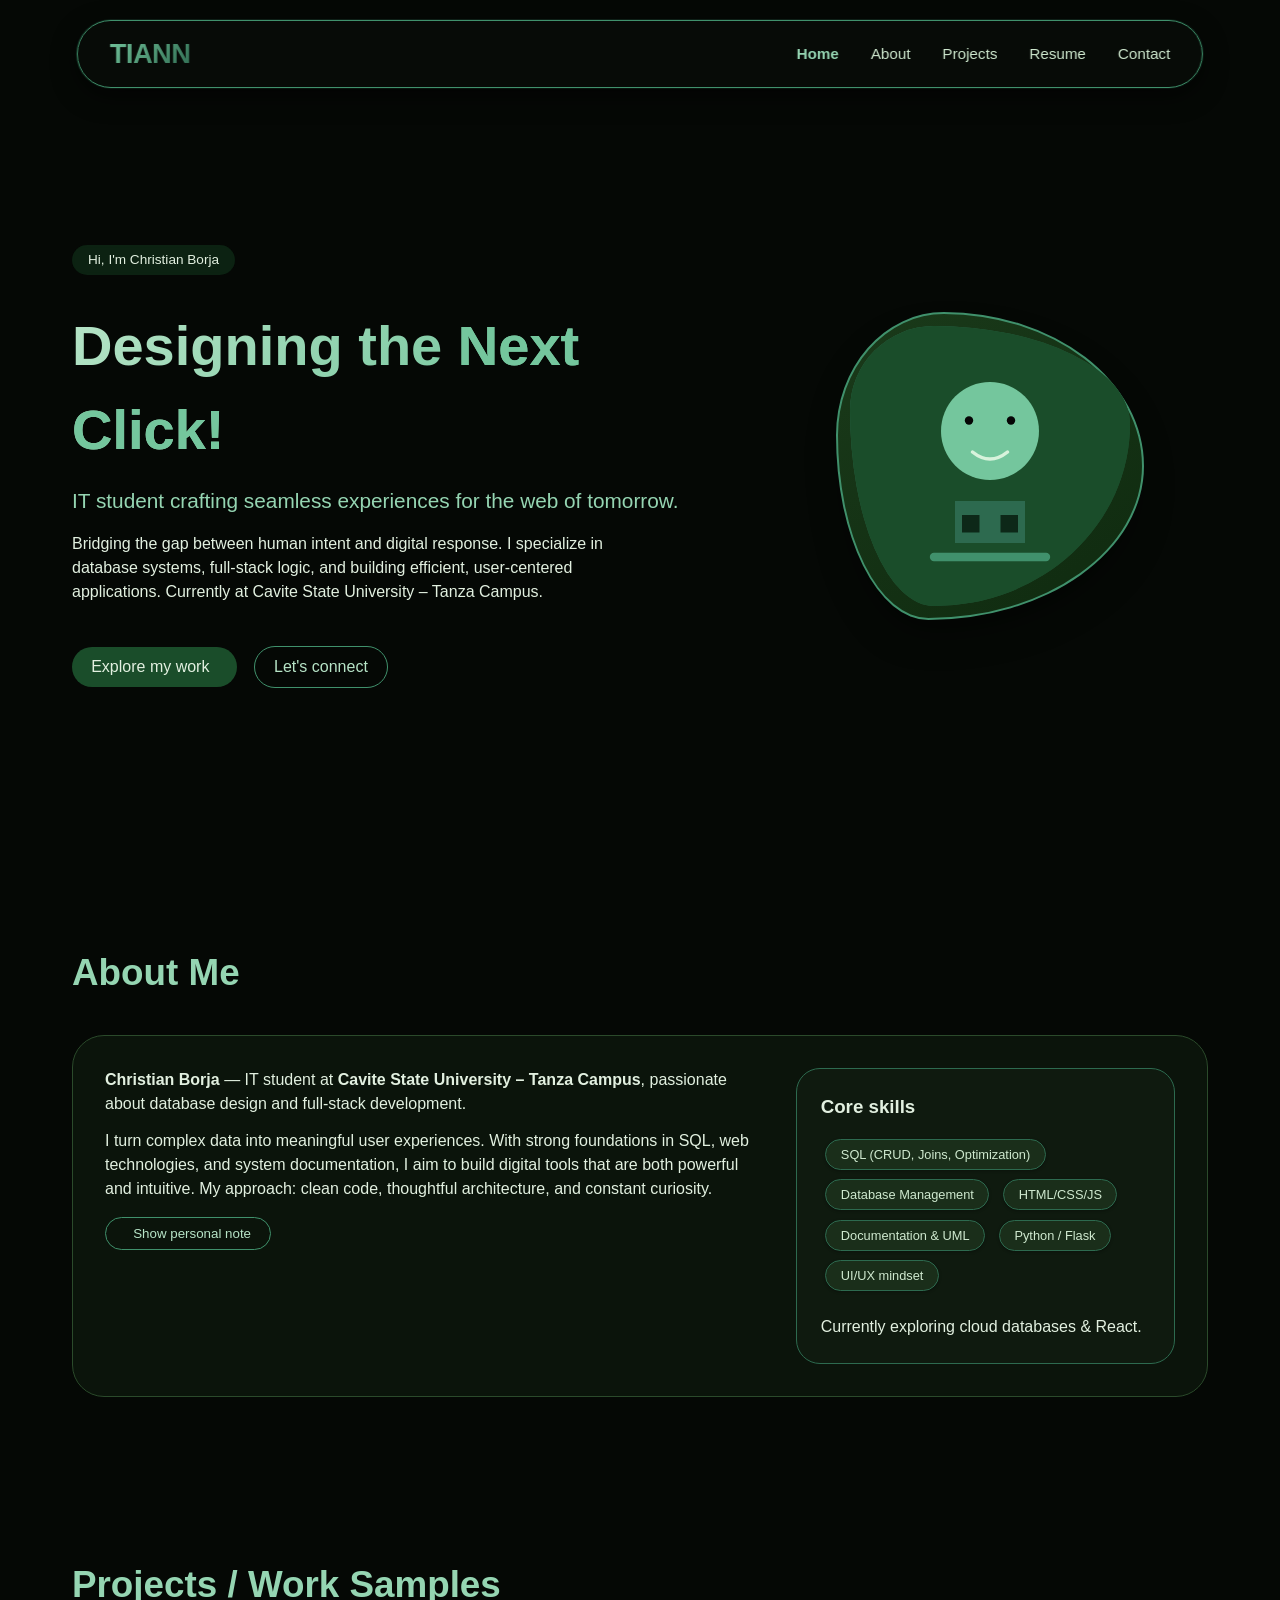
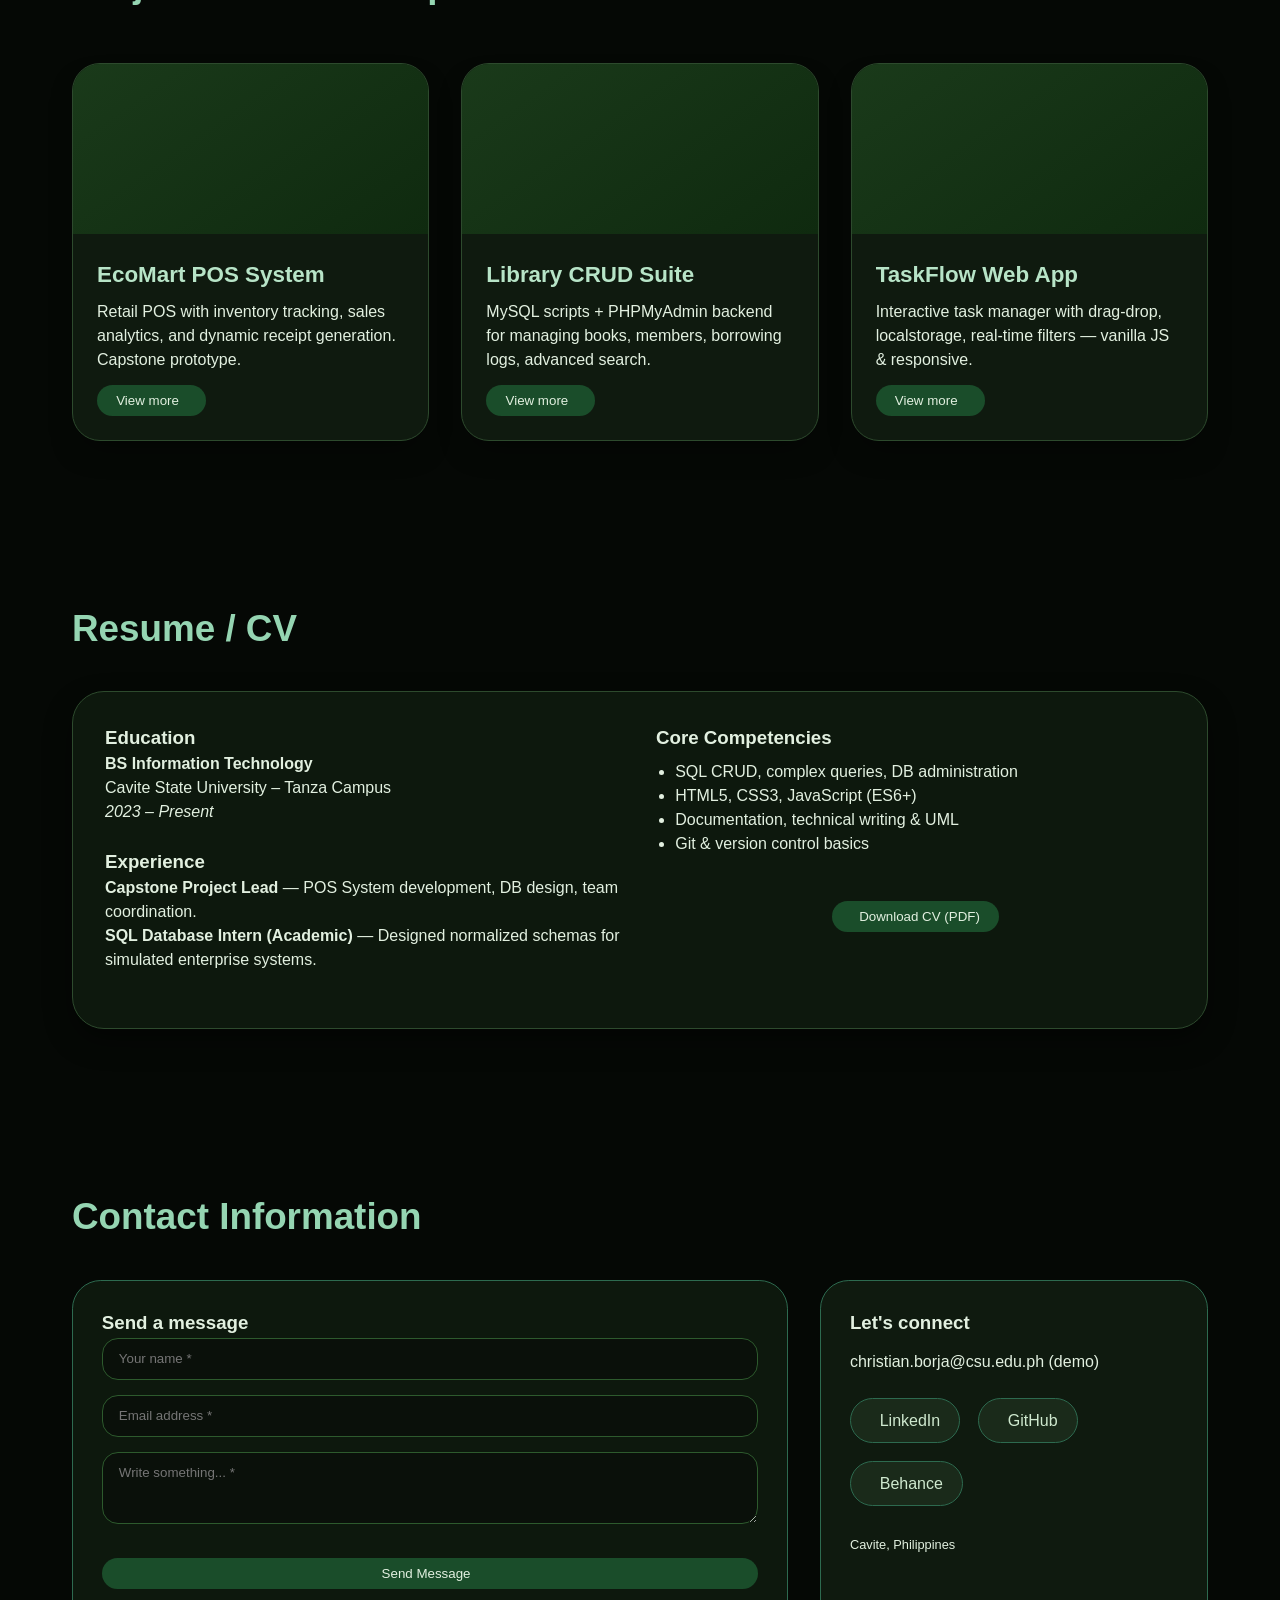
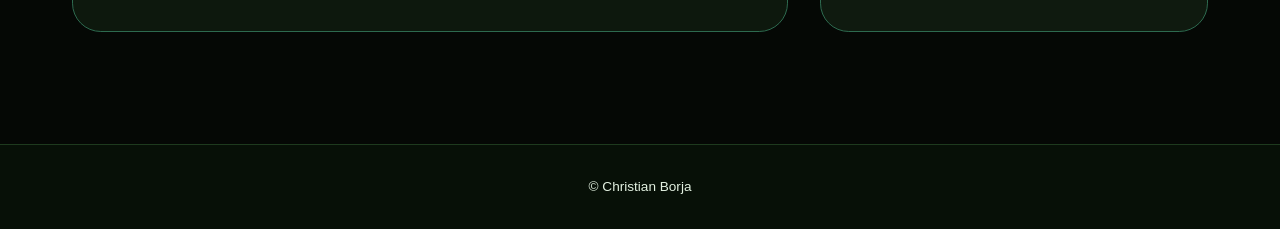
==== borja-portfolio/index.html @ a8ffd584 "added new function" ====
<!DOCTYPE html>
<html lang="en">
<head>
    <meta charset="UTF-8">
    <meta name="viewport" content="width=device-width, initial-scale=1.0">
    <link rel="stylesheet" href="style.css">
    <title>E-Portfolio</title>
</head>
<body>
  <nav class="navbar">
    <div class="logo">TIANN</div>
    <ul class="nav-links">
        <li><a href="#home" data-nav="home">Home</a></li>
        <li><a href="#about" data-nav="about">About</a></li>
        <li><a href="#projects" data-nav="projects">Projects</a></li>
        <li><a href="#resume" data-nav="resume">Resume</a></li>
        <li><a href="#contact" data-nav="contact">Contact</a></li>
    </ul>
</nav>

<main id="main-content">
    <section id="home">
        <div class="hero-dashboard fade-on-scroll">
            <div class="hero-left">
                <div class="greeting-badge">Hi, I'm Christian Borja</div>
                <h1>Designing the <span style="color:#74c69d;">Next Click!</span></h1>
                <div class="hero-tagline">IT student crafting seamless experiences for the web of tomorrow.</div>
                <p>Bridging the gap between human intent and digital response. I specialize in database systems, full-stack logic, and building efficient, user-centered applications. Currently at Cavite State University – Tanza Campus.</p>
                <div style="margin-top: 1.8rem;">
                    <a href="#projects" class="btn" style="text-decoration: none;">Explore my work <i class="fas fa-arrow-right"></i></a>
                    <a href="#contact" class="btn btn-outline" style="margin-left: 0.8rem; text-decoration: none;">Let's connect</a>
                </div>
            </div>
            <div class="hero-right">
                <div class="profile-image-frame">
                    <img id="dashboardProfileImg" class="custom-profile-img" src="data:image/svg+xml,%3Csvg xmlns='http://www.w3.org/2000/svg' viewBox='0 0 400 400'%3E%3Crect width='400' height='400' fill='%231a4d2a'/%3E%3Ccircle cx='200' cy='150' r='70' fill='%2374c69d'/%3E%3Ccircle cx='170' cy='135' r='6' fill='%23050505'/%3E%3Ccircle cx='230' cy='135' r='6' fill='%23050505'/%3E%3Cpath d='M175 180 Q200 200 225 180' stroke='%23d8f3dc' stroke-width='5' fill='none' stroke-linecap='round'/%3E%3Crect x='150' y='250' width='100' height='60' fill='%232d6a4f'/%3E%3Crect x='160' y='270' width='25' height='25' fill='%230d2818'/%3E%3Crect x='215' y='270' width='25' height='25' fill='%230d2818'/%3E%3Cpath d='M120 330 L280 330' stroke='%2340916c' stroke-width='12' stroke-linecap='round'/%3E%3C/svg%3E"
                         alt="Christian Borja developer avatar dashboard">
                </div>
            </div>
        </div>
    </section>

    <!-- ABOUT ME section -->
    <section id="about">
        <h2 class="section-title fade-on-scroll">About Me</h2>
        <div class="about-wrapper fade-on-scroll">
            <div class="about-text">
                <p><strong>Christian Borja</strong> — IT student at <strong>Cavite State University – Tanza Campus</strong>, passionate about database design and full-stack development.</p>
                <p style="margin-top: 0.8rem;">I turn complex data into meaningful user experiences. With strong foundations in SQL, web technologies, and system documentation, I aim to build digital tools that are both powerful and intuitive. My approach: clean code, thoughtful architecture, and constant curiosity.</p>
                <button id="toggleAboutExtraBtn" class="btn btn-outline" style="margin-top: 1rem;"><i class="fas fa-seedling"></i> Show personal note</button>
                <div id="extraAboutNote" style="display: none; margin-top: 1rem; background: #112211; padding: 0.8rem; border-radius: 1rem; border-left: 3px solid #52b788;">
                    🌱 "Every database has a story — I love optimizing queries and designing schemas that scale. Outside code, I enjoy hiking and digital art."
                </div>
            </div>
            <div class="interests-box">
                <h3><i class="fas fa-brain"></i> Core skills</h3>
                <div style="margin-top: 0.8rem;">
                    <span class="skill-badge">SQL (CRUD, Joins, Optimization)</span>
                    <span class="skill-badge">Database Management</span>
                    <span class="skill-badge">HTML/CSS/JS</span>
                    <span class="skill-badge">Documentation & UML</span>
                    <span class="skill-badge">Python / Flask</span>
                    <span class="skill-badge">UI/UX mindset</span>
                </div>
                <p style="margin-top: 1.2rem;"><i class="fas fa-chart-line"></i> Currently exploring cloud databases & React.</p>
            </div>
        </div>
    </section>

    <!-- PROJECTS showcase -->
    <section id="projects">
        <h2 class="section-title fade-on-scroll">Projects / Work Samples</h2>
        <div class="projects-grid" id="projectsGrid">
            <div class="project-card fade-on-scroll">
                <div class="img-placeholder"><i class="fas fa-cash-register fa-3x"></i></div>
                <div class="project-info">
                    <h3>EcoMart POS System</h3>
                    <p>Retail POS with inventory tracking, sales analytics, and dynamic receipt generation. Capstone prototype.</p>
                    <button class="btn view-more-btn" data-proj="0">View more <i class="fas fa-chevron-down"></i></button>
                    <div id="projDetail0" class="project-details">
                        📊 <strong>Extended:</strong> Real-time stock alerts, sales dashboard, DB schema with 8+ tables. Role: Fullstack & DB architect.
                    </div>
                </div>
            </div>
            <div class="project-card fade-on-scroll">
                <div class="img-placeholder"><i class="fas fa-database fa-3x"></i></div>
                <div class="project-info">
                    <h3>Library CRUD Suite</h3>
                    <p>MySQL scripts + PHPMyAdmin backend for managing books, members, borrowing logs, advanced search.</p>
                    <button class="btn view-more-btn" data-proj="1">View more <i class="fas fa-chevron-down"></i></button>
                    <div id="projDetail1" class="project-details">
                        🗂️ <strong>Tech deep-dive:</strong> Transactions, foreign keys, parameterized queries, ER diagrams + documentation.
                    </div>
                </div>
            </div>
            <div class="project-card fade-on-scroll">
                <div class="img-placeholder"><i class="fas fa-tasks fa-3x"></i></div>
                <div class="project-info">
                    <h3>TaskFlow Web App</h3>
                    <p>Interactive task manager with drag-drop, localstorage, real-time filters — vanilla JS & responsive.</p>
                    <button class="btn view-more-btn" data-proj="2">View more <i class="fas fa-chevron-down"></i></button>
                    <div id="projDetail2" class="project-details">
                        ✅ <strong>Feature highlight:</strong> Custom categories, due dates, progress bar, dynamic DOM updates.
                    </div>
                </div>
            </div>
        </div>
    </section>

    <!-- RESUME / CV Section -->
    <section id="resume">
        <h2 class="section-title fade-on-scroll">Resume / CV</h2>
        <div class="resume-container fade-on-scroll">
            <div class="resume-left">
                <div class="resume-item">
                    <h3><i class="fas fa-graduation-cap"></i> Education</h3>
                    <p><strong>BS Information Technology</strong><br>Cavite State University – Tanza Campus<br><em>2023 – Present</em></p>
                </div>
                <div class="resume-item">
                    <h3><i class="fas fa-briefcase"></i> Experience</h3>
                    <p><strong>Capstone Project Lead</strong> — POS System development, DB design, team coordination.<br>
                    <strong>SQL Database Intern (Academic)</strong> — Designed normalized schemas for simulated enterprise systems.</p>
                </div>
            </div>
            <div class="resume-right">
                <h3><i class="fas fa-code"></i> Core Competencies</h3>
                <ul style="margin-left: 1.2rem; margin-top: 0.5rem;">
                    <li>SQL CRUD, complex queries, DB administration</li>
                    <li>HTML5, CSS3, JavaScript (ES6+)</li>
                    <li>Documentation, technical writing & UML</li>
                    <li>Git & version control basics</li>
                </ul>
                <div class="download-cv">
                    <button id="downloadCVBtn" class="btn"><i class="fas fa-download"></i> Download CV (PDF)</button>
                </div>
            </div>
        </div>
    </section>

    <!-- CONTACT Information + Form with updated social links (LinkedIn, GitHub, Behance) -->
    <section id="contact">
        <h2 class="section-title fade-on-scroll">Contact Information</h2>
        <div class="contact-grid fade-on-scroll">
            <div class="form-card">
                <h3>Send a message</h3>
                <form id="contactFormEl">
                    <input type="text" id="fullName" placeholder="Your name *">
                    <span id="nameError" class="error"></span>
                    <input type="email" id="emailAddr" placeholder="Email address *">
                    <span id="emailError" class="error"></span>
                    <textarea id="messageContent" rows="3" placeholder="Write something... *"></textarea>
                    <span id="msgError" class="error"></span>
                    <button type="submit" class="btn" style="width:100%; justify-content:center;">Send Message <i class="fas fa-leaf"></i></button>
                    <div id="formGlobalFeedback" class="form-success"></div>
                </form>
            </div>
            <div class="social-card">
                <h3><i class="fas fa-link"></i> Let's connect</h3>
                <p style="margin: 0.8rem 0;"><i class="fas fa-envelope"></i> christian.borja@csu.edu.ph (demo)</p>
                <div style="margin-top: 1rem; display: flex; flex-wrap: wrap; gap: 0.6rem;">
                    <!-- UPDATED: LinkedIn, GitHub, Behance with correct links and target="_blank" -->
                    <a href="https://www.linkedin.com/feed/" target="_blank" rel="noopener noreferrer" class="social-icon">
                        <i class="fab fa-linkedin-in"></i> LinkedIn
                    </a>
                    <a href="https://github.com/duckytian" target="_blank" rel="noopener noreferrer" class="social-icon">
                        <i class="fab fa-github"></i> GitHub
                    </a>
                    <a href="https://www.behance.net/" target="_blank" rel="noopener noreferrer" class="social-icon">
                        <i class="fab fa-behance"></i> Behance
                    </a>
                </div>
                <p style="margin-top: 1.8rem; font-size: 0.8rem;"><i class="fas fa-map-marker-alt"></i> Cavite, Philippines</p>
            </div>
        </div>
    </section>
    <footer>
        <p>© Christian Borja</p>
    </footer>
        <script src="script.js"></script>
</body>
</html>
---- borja-portfolio/style.css ----
* {
            margin: 0;
            padding: 0;
            box-sizing: border-box;
        }

        body {
            font-family: 'Space Grotesk', sans-serif;
            background: #050805;
            color: #e2f0e0;
            line-height: 1.5;
            scroll-behavior: smooth;
        }

        /* dark green / black palette */
        :root {
            --dark-green-deep: #0d2818;
            --dark-green-primary: #1a4d2a;
            --dark-green-bright: #2d6a4f;
            --dark-green-accent: #40916c;
            --black-bg: #050805;
            --card-dark: #0f1a0f;
            --border-glow: #2d6a4f;
            --text-light: #d8f3dc;
        }

        /* navigation - fixed, glass dark */
        .navbar {
            position: fixed;
            top: 20px;
            left: 50%;
            transform: translateX(-50%);
            width: 88%;
            max-width: 1150px;
            background: rgba(8, 12, 8, 0.96);
            backdrop-filter: blur(14px);
            border-radius: 60px;
            padding: 0.8rem 2rem;
            display: flex;
            justify-content: space-between;
            align-items: center;
            z-index: 1100;
            box-shadow: 0 8px 25px rgba(0, 0, 0, 0.6), 0 0 0 1px rgba(45, 106, 79, 0.3);
            border: 1px solid var(--dark-green-accent);
        }

        .logo {
            font-weight: 700;
            font-size: 1.7rem;
            background: linear-gradient(135deg, #74c69d, #2d6a4f);
            -webkit-background-clip: text;
            background-clip: text;
            color: transparent;
            letter-spacing: -0.5px;
        }

        .nav-links {
            display: flex;
            gap: 2rem;
            list-style: none;
        }

        .nav-links a {
            text-decoration: none;
            font-weight: 500;
            color: #cfe9cf;
            transition: all 0.4s cubic-bezier(0.2, 0.9, 0.4, 1.1);
            font-size: 0.95rem;
            padding: 6px 0;
            position: relative;
        }

        .nav-links a::after {
            content: '';
            position: absolute;
            bottom: 0;
            left: 0;
            width: 0%;
            height: 2px;
            background: #52b788;
            transition: width 0.3s ease;
        }

        .nav-links a:hover::after {
            width: 100%;
        }

        .nav-links a:hover {
            color: #95d5b2;
            transform: translateY(-2px);
        }

        /* main content spacing */
        main {
            padding-top: 100px;
        }

        section {
            padding: 5rem 2rem;
            max-width: 1200px;
            margin: 0 auto;
            transition: opacity 0.5s ease, transform 0.4s ease;
        }

        /* HOME section — dashboard layout (image right, text left) */
        #home {
            min-height: 85vh;
            display: flex;
            align-items: center;
            padding: 2rem 2rem 4rem 2rem;
        }

        /* section title with leaf accent */
        .section-title {
            font-size: 2.3rem;
            font-weight: 700;
            margin-bottom: 2.2rem;
            color: #95d5b2;
            display: inline-block;
            position: relative;
        }
        .section-title:after {
            font-size: 1.9rem;
            margin-left: 12px;
            opacity: 0.8;
        }

        /* HERO / DASHBOARD: left text + right image (matching reference image) */
        .hero-dashboard {
            display: flex;
            align-items: center;
            justify-content: space-between;
            gap: 3rem;
            flex-wrap: wrap;
        }
        .hero-left {
            flex: 1.2;
            text-align: left;
        }
        .hero-left .greeting-badge {
            background: #1a4d2a60;
            display: inline-block;
            padding: 0.3rem 1rem;
            border-radius: 40px;
            font-size: 0.85rem;
            font-weight: 500;
            backdrop-filter: blur(2px);
            margin-bottom: 1rem;
        }
        .hero-left h1 {
            font-size: 3.5rem;
            font-weight: 700;
            margin: 0.8rem 0;
            background: linear-gradient(135deg, #b7e4c7, #52b788);
            -webkit-background-clip: text;
            background-clip: text;
            color: transparent;
        }
        .hero-left .hero-tagline {
            font-size: 1.3rem;
            color: #95d5b2;
            margin-bottom: 1rem;
        }
        .hero-left p {
            margin-top: 0.8rem;
            max-width: 90%;
        }
        .hero-right {
            flex: 0.8;
            display: flex;
            justify-content: center;
            align-items: center;
        }
        .profile-image-frame {
            background: linear-gradient(145deg, #1a3a1a, #0f2a0f);
            border-radius: 35% 65% 70% 30% / 40% 50% 50% 60%;
            padding: 12px;
            border: 2px solid var(--dark-green-accent);
            box-shadow: 0 20px 35px -10px rgba(0,0,0,0.5);
            animation: float 6s ease-in-out infinite;
        }
        /* Real profile picture container — using a modern avatar that resembles a developer image */
        .profile-image-frame img {
            width: 280px;
            height: 280px;
            object-fit: cover;
            border-radius: 30% 70% 70% 30% / 30% 35% 65% 70%;
            display: block;
        }
        /* Custom profile image: I will use a stylish SVG / data-url representing Christian's portrait (modern, professional) */
        .custom-profile-img {
            width: 280px;
            height: 280px;
            border-radius: 30% 70% 70% 30% / 30% 35% 65% 70%;
            display: block;
            background: linear-gradient(125deg, #2d6a4f, #1b4d2b);
            object-fit: cover;
        }
        /* Avatar fallback but now we inject a real illustrated dev picture (clean) */
        .avatar-placeholder {
            width: 280px;
            height: 280px;
            background: linear-gradient(135deg, #2d6a4f, #1a4d2a);
            border-radius: 30% 70% 70% 30% / 30% 35% 65% 70%;
            display: flex;
            align-items: center;
            justify-content: center;
            font-size: 6rem;
            color: #b7e4c7;
        }

        @keyframes float {
            0% { transform: translateY(0px); }
            50% { transform: translateY(-12px); }
            100% { transform: translateY(0px); }
        }

        /* cards grid */
        .projects-grid {
            display: grid;
            grid-template-columns: repeat(auto-fill, minmax(320px, 1fr));
            gap: 2rem;
            margin-top: 1rem;
        }

        .project-card {
            background: var(--card-dark);
            border-radius: 28px;
            overflow: hidden;
            transition: all 0.4s cubic-bezier(0.2, 0.9, 0.4, 1.1);
            box-shadow: 0 15px 30px -12px rgba(0, 0, 0, 0.5);
            border: 1px solid #2d4a2d;
        }

        .project-card:hover {
            transform: translateY(-8px);
            box-shadow: 0 25px 35px -12px rgba(0, 0, 0, 0.7);
            border-color: var(--dark-green-accent);
        }

        .img-placeholder {
            background: linear-gradient(145deg, #1a3a1a, #0f2a0f);
            height: 170px;
            display: flex;
            align-items: center;
            justify-content: center;
            font-size: 3rem;
            color: #74c69d;
        }

        .project-info {
            padding: 1.5rem;
        }

        .project-info h3 {
            font-size: 1.4rem;
            margin-bottom: 0.5rem;
            color: #b7e4c7;
        }

        .btn {
            background: var(--dark-green-primary);
            color: #e2f0e0;
            border: none;
            padding: 0.5rem 1.2rem;
            border-radius: 40px;
            font-weight: 500;
            cursor: pointer;
            transition: all 0.3s ease;
            margin-top: 0.8rem;
            display: inline-flex;
            align-items: center;
            gap: 8px;
            font-family: inherit;
        }

        .btn-outline {
            background: transparent;
            border: 1.5px solid var(--dark-green-accent);
            color: #b7e4c7;
        }
        .btn-outline:hover {
            background: var(--dark-green-accent);
            color: #050805;
            transform: scale(1.02);
        }

        .project-details {
            margin-top: 1rem;
            padding: 0.9rem;
            background: #0f1e12;
            border-radius: 20px;
            font-size: 0.85rem;
            display: none;
            transition: 0.2s;
            border-left: 3px solid var(--dark-green-accent);
        }
        .project-details.show {
            display: block;
            animation: fadeSlideUp 0.3s ease;
        }

        /* about me double column - pushed lower via spacing */
        #about {
            scroll-margin-top: 90px;
        }
        .about-wrapper {
            display: flex;
            flex-wrap: wrap;
            gap: 2rem;
            background: #0d180dcc;
            backdrop-filter: blur(3px);
            border-radius: 2rem;
            padding: 2rem;
            border: 1px solid #2b4a2b;
        }
        .about-text {
            flex: 2;
        }
        .interests-box {
            flex: 1;
            background: #0f1a0f;
            border-radius: 1.5rem;
            padding: 1.5rem;
            border: 1px solid #2d6a4f;
        }
        .skill-badge {
            display: inline-block;
            background: #1a2e1a;
            padding: 0.3rem 0.9rem;
            border-radius: 40px;
            margin: 0.3rem;
            font-size: 0.8rem;
            font-weight: 500;
            box-shadow: 0 1px 3px rgba(0,0,0,0.3);
            border: 1px solid #2d6a4f;
            color: #cfe9cf;
        }

        /* resume section */
        .resume-container {
            background: #0d180d;
            border-radius: 2rem;
            padding: 2rem;
            display: flex;
            flex-wrap: wrap;
            gap: 2rem;
            box-shadow: 0 12px 28px rgba(0, 0, 0, 0.4);
            border: 1px solid #2d4a2d;
        }
        .resume-left, .resume-right {
            flex: 1;
        }
        .resume-item {
            margin-bottom: 1.5rem;
        }
        .download-cv {
            margin-top: 2rem;
            text-align: center;
        }

        /* contact form + socials */
        .contact-grid {
            display: flex;
            flex-wrap: wrap;
            gap: 2rem;
        }
        .form-card {
            flex: 2;
            background: #0d180d;
            border-radius: 1.8rem;
            padding: 1.8rem;
            border: 1px solid #2d6a4f;
        }
        .social-card {
            flex: 1;
            background: #0f1a0f;
            border-radius: 1.8rem;
            padding: 1.8rem;
            border: 1px solid #2d6a4f;
        }
        input, textarea {
            width: 100%;
            padding: 0.8rem 1rem;
            margin-bottom: 1rem;
            border: 1px solid #2d5a2d;
            border-radius: 1rem;
            font-family: inherit;
            background: #0a100a;
            color: #d8f3dc;
        }
        input:focus, textarea:focus {
            outline: none;
            border-color: #52b788;
            box-shadow: 0 0 0 2px rgba(82, 183, 136, 0.3);
        }
        .error {
            color: #e07c6c;
            font-size: 0.7rem;
            margin-top: -0.7rem;
            margin-bottom: 0.6rem;
            display: block;
        }
        .form-success {
            color: #74c69d;
            margin-top: 0.8rem;
            font-weight: 500;
        }

        /* Social icons styling — improved interactive links */
        .social-icon {
            display: inline-flex;
            align-items: center;
            justify-content: center;
            gap: 0.6rem;
            background: #1a2a1a;
            padding: 0.6rem 1.2rem;
            border-radius: 2rem;
            margin: 0.5rem 0.5rem 0 0;
            text-decoration: none;
            color: #cfe9cf;
            font-weight: 500;
            transition: all 0.3s ease;
            border: 1px solid #2d6a4f;
            cursor: pointer;
        }
        .social-icon:hover {
            background: #2d6a4f;
            color: #050805;
            transform: translateY(-3px);
        }

        footer {
            background: #071007;
            text-align: center;
            padding: 2rem;
            margin-top: 2rem;
            font-size: 0.85rem;
            border-top: 1px solid #1e3a1e;
        }

        /* animations */
        @keyframes fadeSlideUp {
            from { opacity: 0; transform: translateY(8px);}
            to { opacity: 1; transform: translateY(0);}
        }

        .fade-on-scroll {
            opacity: 0;
            transform: translateY(28px);
            transition: opacity 0.7s ease, transform 0.6s ease;
        }
        .fade-on-scroll.visible {
            opacity: 1;
            transform: translateY(0);
        }

        /* page transition effect when clicking nav */
        .page-transition {
            transition: opacity 0.35s ease-out, transform 0.3s ease-out;
        }
        .fade-out {
            opacity: 0;
            transform: translateY(10px);
        }

        button, .btn, .social-icon { cursor: pointer; }
        
        @media (max-width: 780px) {
            .navbar {
                width: 94%;
                padding: 0.6rem 1.2rem;
                top: 12px;
            }
            .nav-links { gap: 1rem; }
            section { padding: 2.5rem 1rem; }
            .section-title { font-size: 1.8rem; }
            .hero-dashboard { flex-direction: column; text-align: center; }
            .hero-left p { max-width: 100%; }
            .hero-left { text-align: center; }
            .profile-image-frame img, .avatar-placeholder, .custom-profile-img { width: 200px; height: 200px; }
        }+++
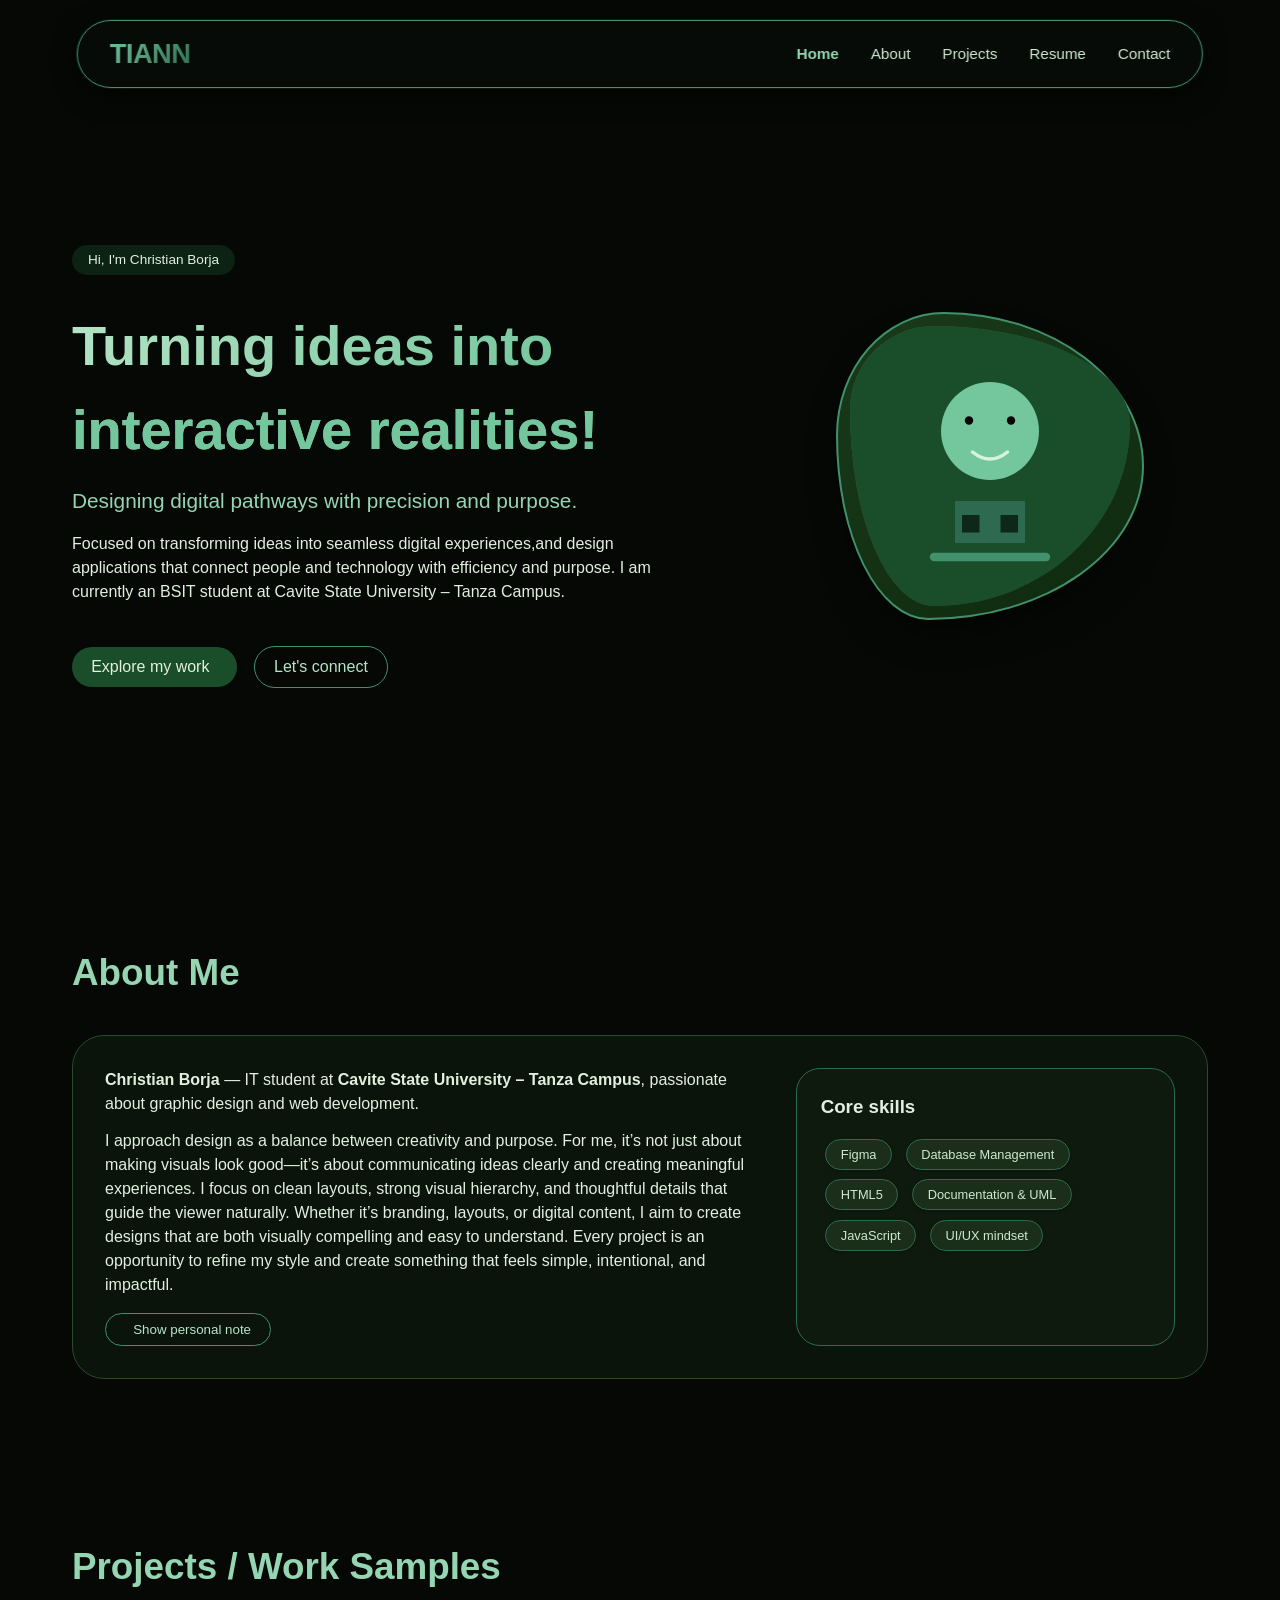
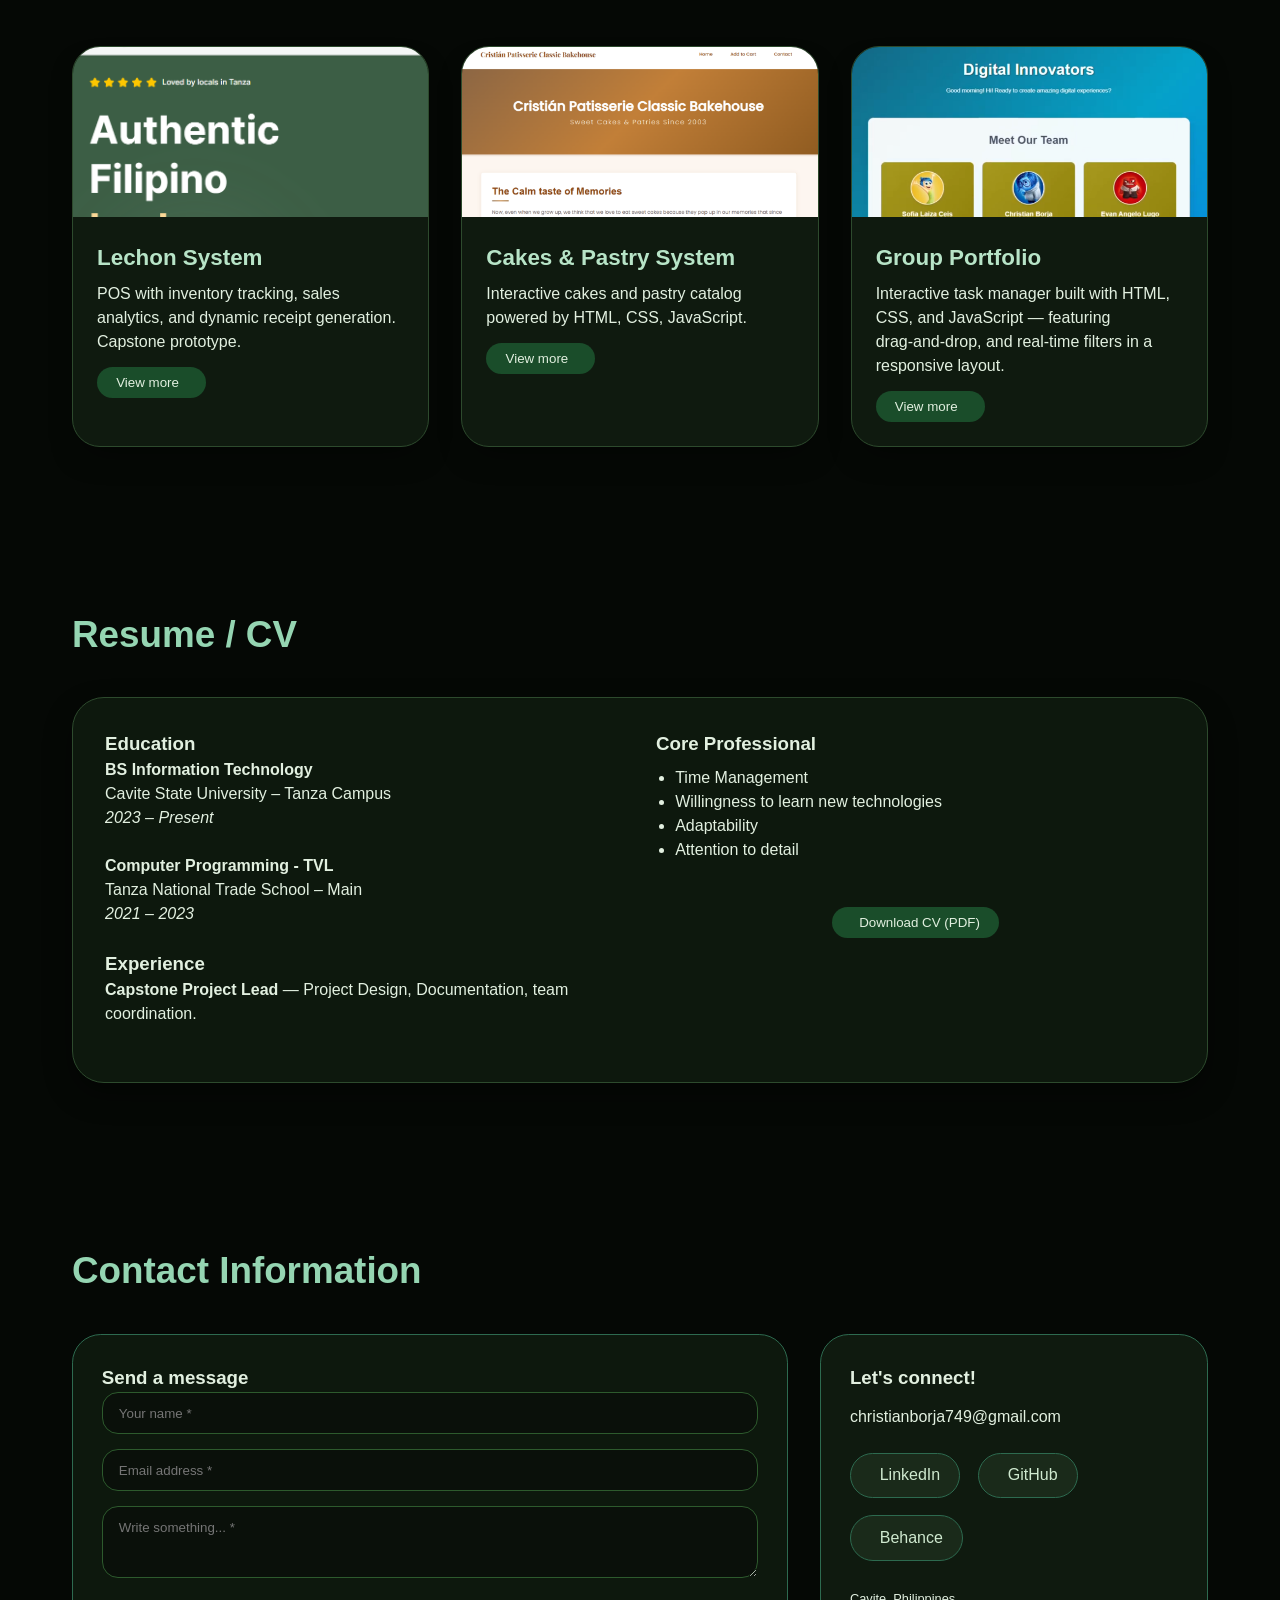
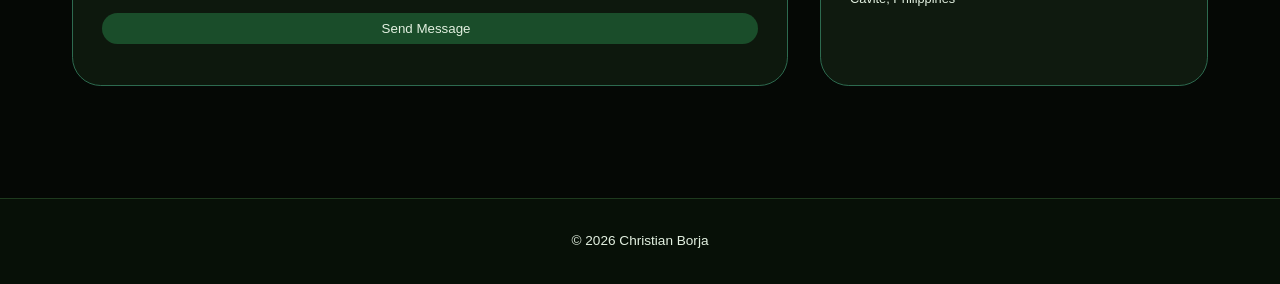
==== commit 76176525: "Update" ====
--- a/borja-portfolio/index.html
+++ b/borja-portfolio/index.html
@@ -4,7 +4,7 @@
     <meta charset="UTF-8">
     <meta name="viewport" content="width=device-width, initial-scale=1.0">
     <link rel="stylesheet" href="style.css">
-    <title>E-Portfolio</title>
+    <title>Christian Borja||E-Portfolio</title>
 </head>
 <body>
   <nav class="navbar">
@@ -23,9 +23,9 @@
         <div class="hero-dashboard fade-on-scroll">
             <div class="hero-left">
                 <div class="greeting-badge">Hi, I'm Christian Borja</div>
-                <h1>Designing the <span style="color:#74c69d;">Next Click!</span></h1>
-                <div class="hero-tagline">IT student crafting seamless experiences for the web of tomorrow.</div>
-                <p>Bridging the gap between human intent and digital response. I specialize in database systems, full-stack logic, and building efficient, user-centered applications. Currently at Cavite State University – Tanza Campus.</p>
+                <h1>Turning ideas into <span style="color:#74c69d;">interactive realities!</span></h1>
+                <div class="hero-tagline">Designing digital pathways with precision and purpose.</div>
+                <p>Focused on transforming ideas into seamless digital experiences,and design applications that connect people and technology with efficiency and purpose. I am currently an BSIT student at Cavite State University – Tanza Campus.</p>
                 <div style="margin-top: 1.8rem;">
                     <a href="#projects" class="btn" style="text-decoration: none;">Explore my work <i class="fas fa-arrow-right"></i></a>
                     <a href="#contact" class="btn btn-outline" style="margin-left: 0.8rem; text-decoration: none;">Let's connect</a>
@@ -45,8 +45,10 @@
         <h2 class="section-title fade-on-scroll">About Me</h2>
         <div class="about-wrapper fade-on-scroll">
             <div class="about-text">
-                <p><strong>Christian Borja</strong> — IT student at <strong>Cavite State University – Tanza Campus</strong>, passionate about database design and full-stack development.</p>
-                <p style="margin-top: 0.8rem;">I turn complex data into meaningful user experiences. With strong foundations in SQL, web technologies, and system documentation, I aim to build digital tools that are both powerful and intuitive. My approach: clean code, thoughtful architecture, and constant curiosity.</p>
+                <p><strong>Christian Borja</strong> — IT student at <strong>Cavite State University – Tanza Campus</strong>, passionate about graphic design and web development.</p>
+                <p style="margin-top: 0.8rem;">I approach design as a balance between creativity and purpose. For me, it’s not just about making visuals look good—it’s about communicating ideas clearly and creating meaningful experiences.
+                                                I focus on clean layouts, strong visual hierarchy, and thoughtful details that guide the viewer naturally. Whether it’s branding, layouts, or digital content, 
+                                                I aim to create designs that are both visually compelling and easy to understand. Every project is an opportunity to refine my style and create something that feels simple, intentional, and impactful.</p>
                 <button id="toggleAboutExtraBtn" class="btn btn-outline" style="margin-top: 1rem;"><i class="fas fa-seedling"></i> Show personal note</button>
                 <div id="extraAboutNote" style="display: none; margin-top: 1rem; background: #112211; padding: 0.8rem; border-radius: 1rem; border-left: 3px solid #52b788;">
                     🌱 "Every database has a story — I love optimizing queries and designing schemas that scale. Outside code, I enjoy hiking and digital art."
@@ -55,14 +57,13 @@
             <div class="interests-box">
                 <h3><i class="fas fa-brain"></i> Core skills</h3>
                 <div style="margin-top: 0.8rem;">
-                    <span class="skill-badge">SQL (CRUD, Joins, Optimization)</span>
+                    <span class="skill-badge">Figma</span>
                     <span class="skill-badge">Database Management</span>
-                    <span class="skill-badge">HTML/CSS/JS</span>
+                    <span class="skill-badge">HTML5</span>
                     <span class="skill-badge">Documentation & UML</span>
-                    <span class="skill-badge">Python / Flask</span>
+                    <span class="skill-badge">JavaScript</span>
                     <span class="skill-badge">UI/UX mindset</span>
                 </div>
-                <p style="margin-top: 1.2rem;"><i class="fas fa-chart-line"></i> Currently exploring cloud databases & React.</p>
             </div>
         </div>
     </section>
@@ -72,10 +73,10 @@
         <h2 class="section-title fade-on-scroll">Projects / Work Samples</h2>
         <div class="projects-grid" id="projectsGrid">
             <div class="project-card fade-on-scroll">
-                <div class="img-placeholder"><i class="fas fa-cash-register fa-3x"></i></div>
+                <div class="img-placeholder"><img src="images/DonClaudios.png" alt="DonClaudios" style="width: 100%; height: 100%; object-fit: cover;"></div>
                 <div class="project-info">
-                    <h3>EcoMart POS System</h3>
-                    <p>Retail POS with inventory tracking, sales analytics, and dynamic receipt generation. Capstone prototype.</p>
+                    <h3>Lechon System</h3>
+                    <p>POS with inventory tracking, sales analytics, and dynamic receipt generation. Capstone prototype.</p>
                     <button class="btn view-more-btn" data-proj="0">View more <i class="fas fa-chevron-down"></i></button>
                     <div id="projDetail0" class="project-details">
                         📊 <strong>Extended:</strong> Real-time stock alerts, sales dashboard, DB schema with 8+ tables. Role: Fullstack & DB architect.
@@ -83,10 +84,10 @@
                 </div>
             </div>
             <div class="project-card fade-on-scroll">
-                <div class="img-placeholder"><i class="fas fa-database fa-3x"></i></div>
+                <div class="img-placeholder"><img src="images/Pastry_System.png" alt="Pastry" style="width: 100%; height: 100%; object-fit: cover;"></div>
                 <div class="project-info">
-                    <h3>Library CRUD Suite</h3>
-                    <p>MySQL scripts + PHPMyAdmin backend for managing books, members, borrowing logs, advanced search.</p>
+                    <h3>Cakes & Pastry System</h3>
+                    <p>Interactive cakes and pastry catalog powered by HTML, CSS, JavaScript.</p>
                     <button class="btn view-more-btn" data-proj="1">View more <i class="fas fa-chevron-down"></i></button>
                     <div id="projDetail1" class="project-details">
                         🗂️ <strong>Tech deep-dive:</strong> Transactions, foreign keys, parameterized queries, ER diagrams + documentation.
@@ -94,10 +95,10 @@
                 </div>
             </div>
             <div class="project-card fade-on-scroll">
-                <div class="img-placeholder"><i class="fas fa-tasks fa-3x"></i></div>
+                 <div class="img-placeholder"><img src="images/Group_Portfolio.png" alt="Portfolio" style="width: 100%; height: 100%; object-fit: cover;"></i></div>
                 <div class="project-info">
-                    <h3>TaskFlow Web App</h3>
-                    <p>Interactive task manager with drag-drop, localstorage, real-time filters — vanilla JS & responsive.</p>
+                    <h3>Group Portfolio</h3>
+                    <p>Interactive task manager built with HTML, CSS, and JavaScript — featuring drag‑and‑drop, and real‑time filters in a responsive layout.</p>
                     <button class="btn view-more-btn" data-proj="2">View more <i class="fas fa-chevron-down"></i></button>
                     <div id="projDetail2" class="project-details">
                         ✅ <strong>Feature highlight:</strong> Custom categories, due dates, progress bar, dynamic DOM updates.
@@ -117,18 +118,20 @@
                     <p><strong>BS Information Technology</strong><br>Cavite State University – Tanza Campus<br><em>2023 – Present</em></p>
                 </div>
                 <div class="resume-item">
+                    <p><strong>Computer Programming - TVL</strong><br>Tanza National Trade School – Main<br><em>2021 – 2023</em></p>
+                </div>
+                <div class="resume-item">
                     <h3><i class="fas fa-briefcase"></i> Experience</h3>
-                    <p><strong>Capstone Project Lead</strong> — POS System development, DB design, team coordination.<br>
-                    <strong>SQL Database Intern (Academic)</strong> — Designed normalized schemas for simulated enterprise systems.</p>
+                    <p><strong>Capstone Project Lead</strong> — Project Design, Documentation, team coordination.<br>
                 </div>
             </div>
             <div class="resume-right">
-                <h3><i class="fas fa-code"></i> Core Competencies</h3>
+                <h3><i class="fas fa-code"></i> Core Professional</h3>
                 <ul style="margin-left: 1.2rem; margin-top: 0.5rem;">
-                    <li>SQL CRUD, complex queries, DB administration</li>
-                    <li>HTML5, CSS3, JavaScript (ES6+)</li>
-                    <li>Documentation, technical writing & UML</li>
-                    <li>Git & version control basics</li>
+                    <li>Time Management</li>
+                    <li>Willingness to learn new technologies</li>
+                    <li>Adaptability</li>
+                    <li>Attention to detail</li>
                 </ul>
                 <div class="download-cv">
                     <button id="downloadCVBtn" class="btn"><i class="fas fa-download"></i> Download CV (PDF)</button>
@@ -137,7 +140,6 @@
         </div>
     </section>
 
-    <!-- CONTACT Information + Form with updated social links (LinkedIn, GitHub, Behance) -->
     <section id="contact">
         <h2 class="section-title fade-on-scroll">Contact Information</h2>
         <div class="contact-grid fade-on-scroll">
@@ -155,10 +157,9 @@
                 </form>
             </div>
             <div class="social-card">
-                <h3><i class="fas fa-link"></i> Let's connect</h3>
-                <p style="margin: 0.8rem 0;"><i class="fas fa-envelope"></i> christian.borja@csu.edu.ph (demo)</p>
+                <h3><i class="fas fa-link"></i> Let's connect!</h3>
+                <p style="margin: 0.8rem 0;"><i class="fas fa-envelope"></i> christianborja749@gmail.com</p>
                 <div style="margin-top: 1rem; display: flex; flex-wrap: wrap; gap: 0.6rem;">
-                    <!-- UPDATED: LinkedIn, GitHub, Behance with correct links and target="_blank" -->
                     <a href="https://www.linkedin.com/feed/" target="_blank" rel="noopener noreferrer" class="social-icon">
                         <i class="fab fa-linkedin-in"></i> LinkedIn
                     </a>
@@ -174,7 +175,7 @@
         </div>
     </section>
     <footer>
-        <p>© Christian Borja</p>
+        <p>© 2026 Christian Borja</p>
     </footer>
         <script src="script.js"></script>
 </body>
